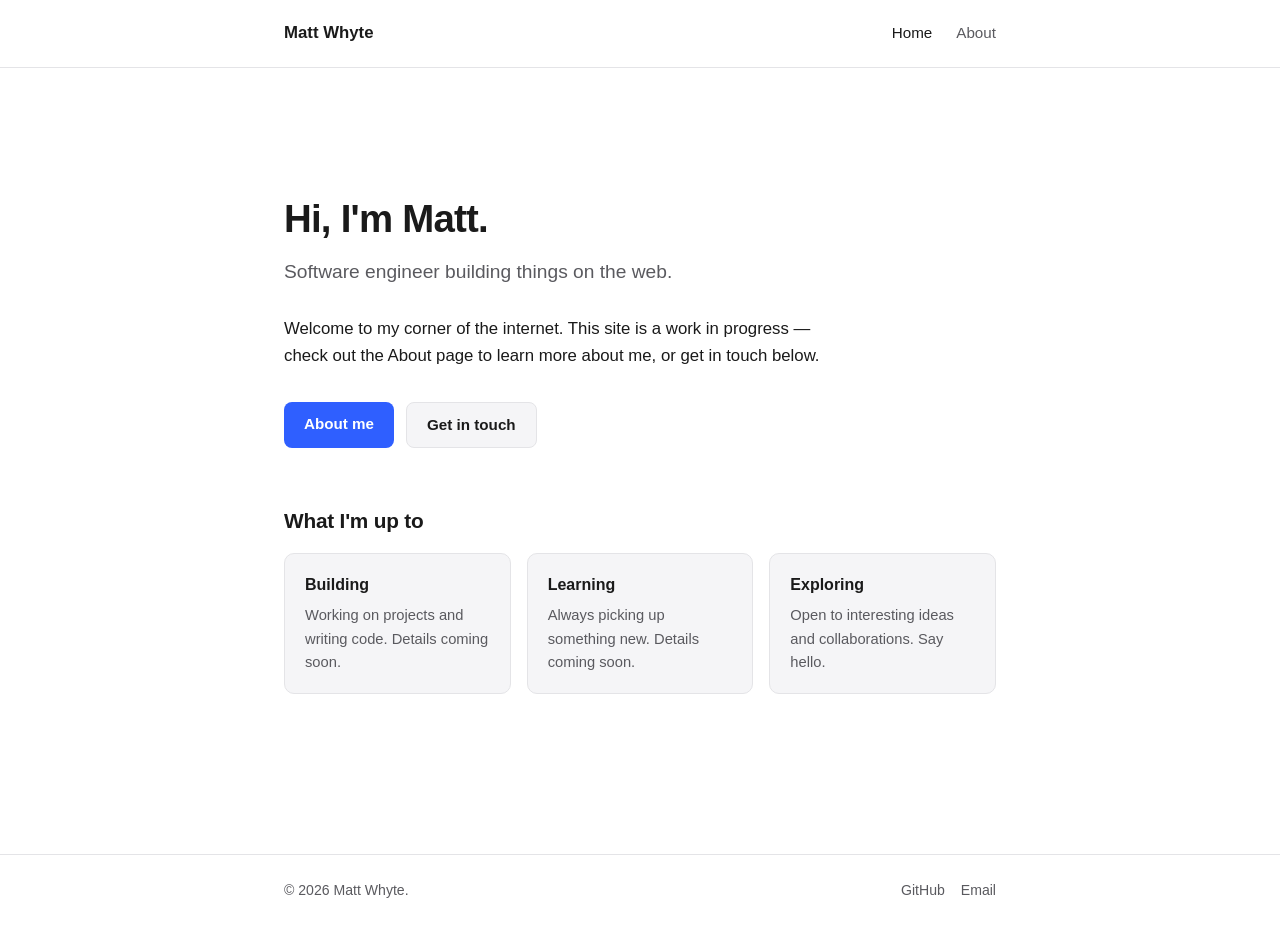
==== index.html @ 2602f1e6 "Add home and about pages Static HTML/CSS site with a home page (hero, intro, highlights) and an abou" ====
<!doctype html>
<html lang="en">
<head>
  <meta charset="UTF-8" />
  <meta name="viewport" content="width=device-width, initial-scale=1.0" />
  <title>Matt Whyte</title>
  <meta name="description" content="Matt Whyte — software engineer." />
  <link rel="stylesheet" href="styles.css" />
</head>
<body>
  <header class="site-header">
    <div class="wrapper">
      <a class="logo" href="index.html">Matt Whyte</a>
      <nav class="site-nav">
        <a href="index.html" class="active">Home</a>
        <a href="about.html">About</a>
      </nav>
    </div>
  </header>

  <main>
    <div class="wrapper">
      <section class="hero">
        <h1>Hi, I'm Matt.</h1>
        <p class="tagline">Software engineer building things on the web.</p>
        <p class="intro">
          Welcome to my corner of the internet. This site is a work in
          progress — check out the About page to learn more about me, or
          get in touch below.
        </p>
        <div class="cta-row">
          <a class="btn btn-primary" href="about.html">About me</a>
          <a class="btn btn-secondary" href="mailto:matt@example.com">Get in touch</a>
        </div>
      </section>

      <section>
        <h2>What I'm up to</h2>
        <div class="card-grid">
          <div class="card">
            <h3>Building</h3>
            <p>Working on projects and writing code. Details coming soon.</p>
          </div>
          <div class="card">
            <h3>Learning</h3>
            <p>Always picking up something new. Details coming soon.</p>
          </div>
          <div class="card">
            <h3>Exploring</h3>
            <p>Open to interesting ideas and collaborations. Say hello.</p>
          </div>
        </div>
      </section>
    </div>
  </main>

  <footer class="site-footer">
    <div class="wrapper">
      <p>&copy; 2026 Matt Whyte.</p>
      <div class="footer-links">
        <a href="https://github.com/mattwhyte" target="_blank" rel="noopener">GitHub</a>
        <a href="mailto:matt@example.com">Email</a>
      </div>
    </div>
  </footer>
</body>
</html>
---- styles.css ----
:root {
  --bg: #ffffff;
  --bg-alt: #f5f5f7;
  --text: #1a1a1a;
  --text-muted: #5a5a5f;
  --accent: #2f5fff;
  --border: #e4e4e7;
  --max-width: 760px;
}

@media (prefers-color-scheme: dark) {
  :root {
    --bg: #101014;
    --bg-alt: #17171c;
    --text: #f2f2f4;
    --text-muted: #a3a3ab;
    --accent: #7c9cff;
    --border: #2a2a31;
  }
}

* {
  box-sizing: border-box;
}

html {
  color-scheme: light dark;
}

body {
  margin: 0;
  font-family: -apple-system, BlinkMacSystemFont, "Segoe UI", Roboto, Helvetica, Arial, sans-serif;
  background: var(--bg);
  color: var(--text);
  line-height: 1.6;
}

a {
  color: var(--accent);
  text-decoration: none;
}

a:hover {
  text-decoration: underline;
}

.wrapper {
  max-width: var(--max-width);
  margin: 0 auto;
  padding: 0 24px;
}

header.site-header {
  border-bottom: 1px solid var(--border);
}

.site-header .wrapper {
  display: flex;
  align-items: center;
  justify-content: space-between;
  padding-top: 20px;
  padding-bottom: 20px;
}

.site-header .logo {
  font-weight: 700;
  font-size: 1.05rem;
  color: var(--text);
}

.site-header .logo:hover {
  text-decoration: none;
  opacity: 0.8;
}

nav.site-nav {
  display: flex;
  gap: 24px;
}

nav.site-nav a {
  color: var(--text-muted);
  font-size: 0.95rem;
  font-weight: 500;
}

nav.site-nav a.active,
nav.site-nav a:hover {
  color: var(--text);
}

main {
  padding: 64px 0 96px;
}

.hero h1 {
  font-size: 2.4rem;
  margin: 0 0 8px;
  letter-spacing: -0.02em;
}

.hero .tagline {
  font-size: 1.2rem;
  color: var(--text-muted);
  margin: 0 0 28px;
}

.hero p.intro {
  font-size: 1.05rem;
  max-width: 60ch;
}

.cta-row {
  display: flex;
  gap: 12px;
  margin-top: 32px;
  flex-wrap: wrap;
}

.btn {
  display: inline-block;
  padding: 10px 20px;
  border-radius: 8px;
  font-weight: 600;
  font-size: 0.95rem;
}

.btn:hover {
  text-decoration: none;
}

.btn-primary {
  background: var(--accent);
  color: #fff;
}

.btn-primary:hover {
  opacity: 0.9;
}

.btn-secondary {
  background: var(--bg-alt);
  color: var(--text);
  border: 1px solid var(--border);
}

.btn-secondary:hover {
  background: var(--border);
}

section {
  margin-top: 56px;
}

section h2 {
  font-size: 1.3rem;
  margin-bottom: 16px;
  letter-spacing: -0.01em;
}

.card-grid {
  display: grid;
  grid-template-columns: repeat(auto-fit, minmax(200px, 1fr));
  gap: 16px;
}

.card {
  background: var(--bg-alt);
  border: 1px solid var(--border);
  border-radius: 10px;
  padding: 18px 20px;
}

.card h3 {
  margin: 0 0 6px;
  font-size: 1rem;
}

.card p {
  margin: 0;
  color: var(--text-muted);
  font-size: 0.92rem;
}

.about-photo {
  width: 128px;
  height: 128px;
  border-radius: 50%;
  background: var(--bg-alt);
  border: 1px solid var(--border);
  display: flex;
  align-items: center;
  justify-content: center;
  font-size: 2.2rem;
  font-weight: 700;
  color: var(--text-muted);
  margin-bottom: 24px;
}

ul.plain-list {
  padding-left: 20px;
  margin: 0;
}

ul.plain-list li {
  margin-bottom: 6px;
}

.tag-row {
  display: flex;
  flex-wrap: wrap;
  gap: 8px;
}

.tag {
  background: var(--bg-alt);
  border: 1px solid var(--border);
  border-radius: 999px;
  padding: 5px 14px;
  font-size: 0.85rem;
  color: var(--text-muted);
}

footer.site-footer {
  border-top: 1px solid var(--border);
  margin-top: 64px;
}

footer.site-footer .wrapper {
  padding: 24px;
  display: flex;
  align-items: center;
  justify-content: space-between;
  flex-wrap: wrap;
  gap: 12px;
}

footer.site-footer p {
  margin: 0;
  color: var(--text-muted);
  font-size: 0.88rem;
}

.footer-links {
  display: flex;
  gap: 16px;
}

.footer-links a {
  color: var(--text-muted);
  font-size: 0.88rem;
}

.footer-links a:hover {
  color: var(--text);
}
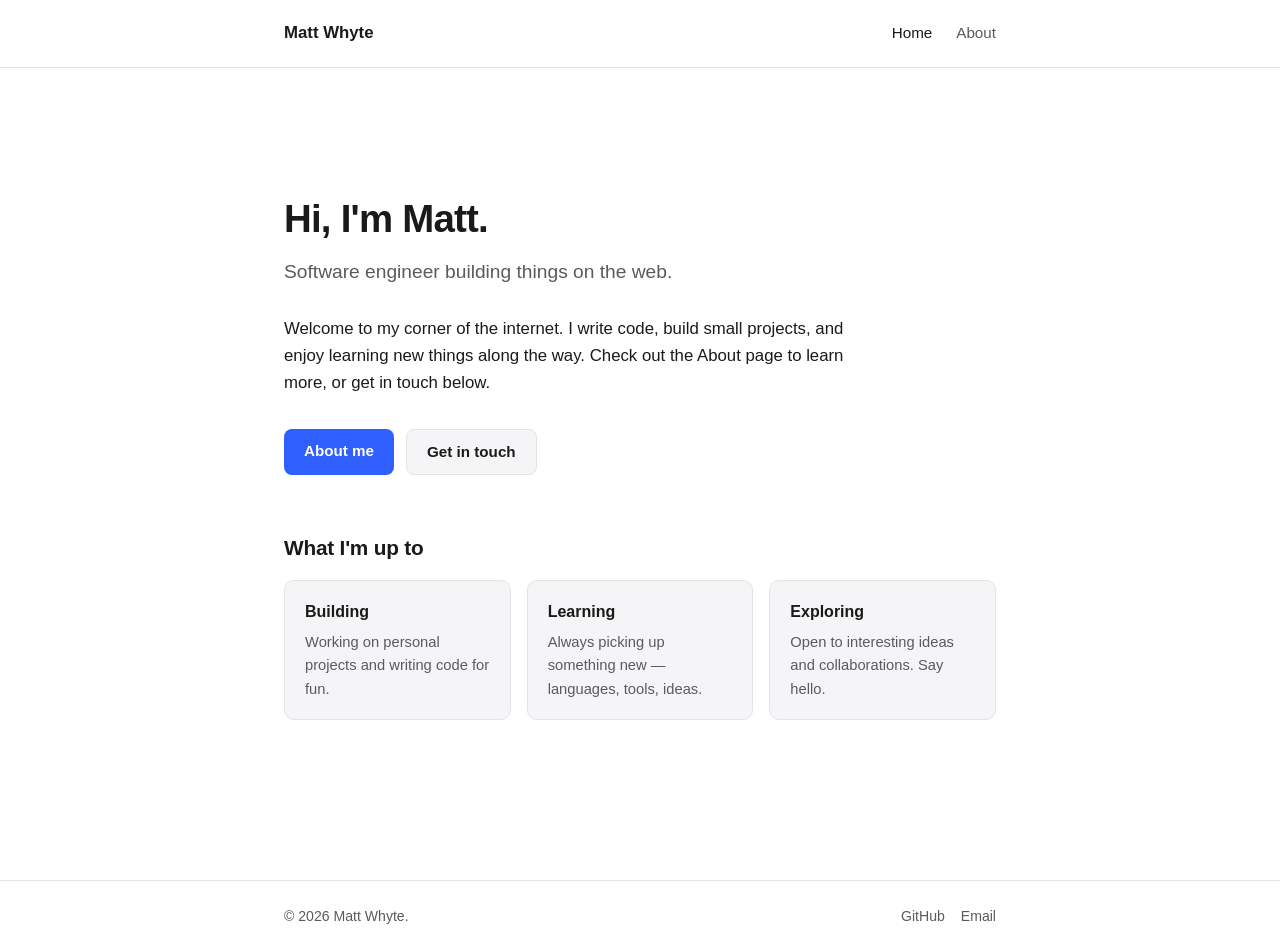
==== commit dfc04df1: "Polish home and about page copy Replace scaffolding-style placeholder text with finished, generic co" ====
--- a/index.html
+++ b/index.html
@@ -24,9 +24,9 @@
         <h1>Hi, I'm Matt.</h1>
         <p class="tagline">Software engineer building things on the web.</p>
         <p class="intro">
-          Welcome to my corner of the internet. This site is a work in
-          progress — check out the About page to learn more about me, or
-          get in touch below.
+          Welcome to my corner of the internet. I write code, build small
+          projects, and enjoy learning new things along the way. Check out
+          the About page to learn more, or get in touch below.
         </p>
         <div class="cta-row">
           <a class="btn btn-primary" href="about.html">About me</a>
@@ -39,11 +39,11 @@
         <div class="card-grid">
           <div class="card">
             <h3>Building</h3>
-            <p>Working on projects and writing code. Details coming soon.</p>
+            <p>Working on personal projects and writing code for fun.</p>
           </div>
           <div class="card">
             <h3>Learning</h3>
-            <p>Always picking up something new. Details coming soon.</p>
+            <p>Always picking up something new — languages, tools, ideas.</p>
           </div>
           <div class="card">
             <h3>Exploring</h3>
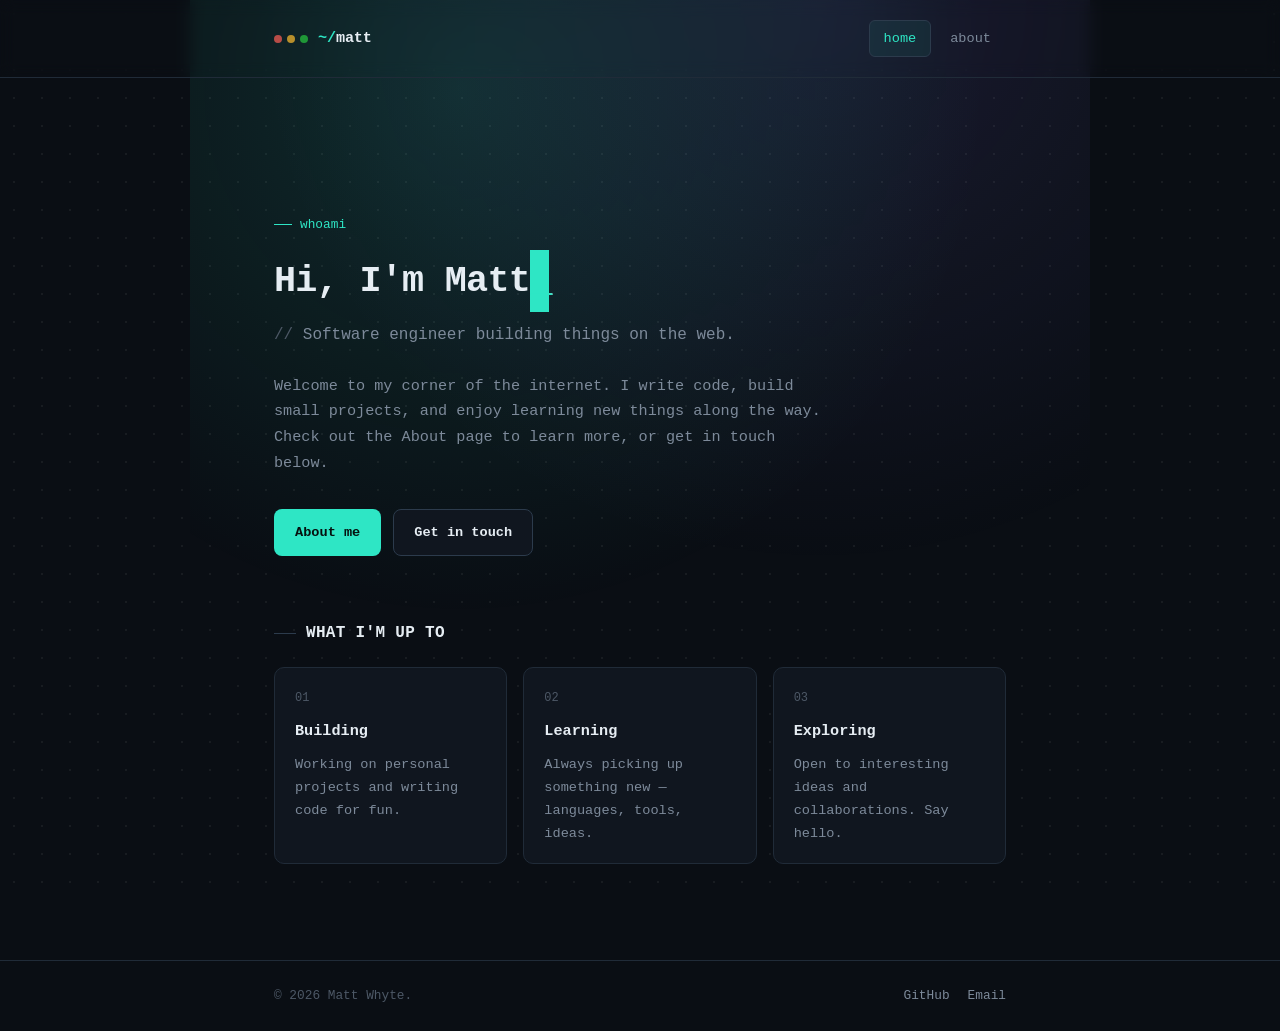
==== commit fc6a80e7: "Redesign with a dark, terminal-inspired look Dark monospace theme with a dot-grid background, glow a" ====
--- a/index.html
+++ b/index.html
@@ -10,10 +10,13 @@
 <body>
   <header class="site-header">
     <div class="wrapper">
-      <a class="logo" href="index.html">Matt Whyte</a>
+      <a class="logo brand" href="index.html">
+        <span class="term-dots"><span></span><span></span><span></span></span>
+        <span><span class="prompt">~/</span>matt</span>
+      </a>
       <nav class="site-nav">
-        <a href="index.html" class="active">Home</a>
-        <a href="about.html">About</a>
+        <a href="index.html" class="active">home</a>
+        <a href="about.html">about</a>
       </nav>
     </div>
   </header>
@@ -21,8 +24,9 @@
   <main>
     <div class="wrapper">
       <section class="hero">
-        <h1>Hi, I'm Matt.</h1>
-        <p class="tagline">Software engineer building things on the web.</p>
+        <p class="eyebrow">whoami</p>
+        <h1>Hi, I'm Matt<span class="cursor">_</span></h1>
+        <p class="tagline"><span class="comment">//</span> Software engineer building things on the web.</p>
         <p class="intro">
           Welcome to my corner of the internet. I write code, build small
           projects, and enjoy learning new things along the way. Check out
@@ -30,7 +34,7 @@
         </p>
         <div class="cta-row">
           <a class="btn btn-primary" href="about.html">About me</a>
-          <a class="btn btn-secondary" href="mailto:matt@example.com">Get in touch</a>
+          <a class="btn btn-secondary" href="mailto:mattwhytedotcom@gmail.com">Get in touch</a>
         </div>
       </section>
 
@@ -38,14 +42,17 @@
         <h2>What I'm up to</h2>
         <div class="card-grid">
           <div class="card">
+            <span class="index">01</span>
             <h3>Building</h3>
             <p>Working on personal projects and writing code for fun.</p>
           </div>
           <div class="card">
+            <span class="index">02</span>
             <h3>Learning</h3>
             <p>Always picking up something new — languages, tools, ideas.</p>
           </div>
           <div class="card">
+            <span class="index">03</span>
             <h3>Exploring</h3>
             <p>Open to interesting ideas and collaborations. Say hello.</p>
           </div>
@@ -58,8 +65,8 @@
     <div class="wrapper">
       <p>&copy; 2026 Matt Whyte.</p>
       <div class="footer-links">
-        <a href="https://github.com/mattwhyte" target="_blank" rel="noopener">GitHub</a>
-        <a href="mailto:matt@example.com">Email</a>
+        <a href="https://github.com/mv3d-ember" target="_blank" rel="noopener">GitHub</a>
+        <a href="mailto:mattwhytedotcom@gmail.com">Email</a>
       </div>
     </div>
   </footer>
--- a/styles.css
+++ b/styles.css
@@ -1,22 +1,18 @@
 :root {
-  --bg: #ffffff;
-  --bg-alt: #f5f5f7;
-  --text: #1a1a1a;
-  --text-muted: #5a5a5f;
-  --accent: #2f5fff;
-  --border: #e4e4e7;
-  --max-width: 760px;
-}
-
-@media (prefers-color-scheme: dark) {
-  :root {
-    --bg: #101014;
-    --bg-alt: #17171c;
-    --text: #f2f2f4;
-    --text-muted: #a3a3ab;
-    --accent: #7c9cff;
-    --border: #2a2a31;
-  }
+  --bg: #0a0e14;
+  --bg-alt: #0d1319;
+  --surface: #10161f;
+  --surface-hover: #141c27;
+  --border: #202b38;
+  --border-bright: #2c3b4c;
+  --text: #e6edf3;
+  --text-muted: #7d8a9a;
+  --text-dim: #4d5866;
+  --accent: #2ee6c5;
+  --accent-2: #8b7bff;
+  --accent-rgb: 46, 230, 197;
+  --mono: "JetBrains Mono", ui-monospace, SFMono-Regular, Menlo, Consolas, "Liberation Mono", monospace;
+  --max-width: 780px;
 }
 
 * {
@@ -24,15 +20,51 @@
 }
 
 html {
-  color-scheme: light dark;
+  color-scheme: dark;
 }
 
 body {
   margin: 0;
-  font-family: -apple-system, BlinkMacSystemFont, "Segoe UI", Roboto, Helvetica, Arial, sans-serif;
+  font-family: var(--mono);
   background: var(--bg);
   color: var(--text);
-  line-height: 1.6;
+  line-height: 1.7;
+  font-size: 15px;
+  position: relative;
+  min-height: 100vh;
+}
+
+/* background: dot grid + soft glow blobs */
+body::before {
+  content: "";
+  position: fixed;
+  inset: 0;
+  background-image: radial-gradient(circle, rgba(255, 255, 255, 0.06) 1px, transparent 1px);
+  background-size: 28px 28px;
+  pointer-events: none;
+  z-index: 0;
+}
+
+body::after {
+  content: "";
+  position: fixed;
+  top: -10%;
+  left: 50%;
+  width: 900px;
+  height: 900px;
+  transform: translateX(-50%);
+  background:
+    radial-gradient(circle at 30% 20%, rgba(var(--accent-rgb), 0.14), transparent 55%),
+    radial-gradient(circle at 70% 10%, rgba(139, 123, 255, 0.12), transparent 55%);
+  pointer-events: none;
+  z-index: 0;
+}
+
+header,
+main,
+footer {
+  position: relative;
+  z-index: 1;
 }
 
 a {
@@ -50,8 +82,10 @@
   padding: 0 24px;
 }
 
+/* header */
 header.site-header {
   border-bottom: 1px solid var(--border);
+  backdrop-filter: blur(8px);
 }
 
 .site-header .wrapper {
@@ -62,51 +96,132 @@
   padding-bottom: 20px;
 }
 
+.brand {
+  display: flex;
+  align-items: center;
+  gap: 10px;
+}
+
+.term-dots {
+  display: inline-flex;
+  gap: 5px;
+}
+
+.term-dots span {
+  width: 8px;
+  height: 8px;
+  border-radius: 50%;
+  display: inline-block;
+  background: var(--border-bright);
+}
+
+.term-dots span:nth-child(1) { background: #ff5f56; opacity: 0.7; }
+.term-dots span:nth-child(2) { background: #ffbd2e; opacity: 0.7; }
+.term-dots span:nth-child(3) { background: #27c93f; opacity: 0.7; }
+
 .site-header .logo {
   font-weight: 700;
-  font-size: 1.05rem;
-  color: var(--text);
+  font-size: 0.95rem;
+  color: var(--text);
+  letter-spacing: -0.01em;
 }
 
 .site-header .logo:hover {
   text-decoration: none;
-  opacity: 0.8;
+  color: var(--accent);
+}
+
+.site-header .logo .prompt {
+  color: var(--accent);
 }
 
 nav.site-nav {
   display: flex;
-  gap: 24px;
+  gap: 4px;
 }
 
 nav.site-nav a {
   color: var(--text-muted);
+  font-size: 0.85rem;
+  font-weight: 500;
+  padding: 6px 14px;
+  border-radius: 6px;
+  border: 1px solid transparent;
+}
+
+nav.site-nav a::before {
+  content: "";
+}
+
+nav.site-nav a.active {
+  color: var(--accent);
+  border-color: var(--border-bright);
+  background: rgba(var(--accent-rgb), 0.07);
+}
+
+nav.site-nav a:hover {
+  color: var(--text);
+  text-decoration: none;
+  border-color: var(--border-bright);
+}
+
+main {
+  padding: 72px 0 96px;
+}
+
+/* hero */
+.eyebrow {
+  font-size: 0.8rem;
+  color: var(--accent);
+  margin: 0 0 14px;
+  display: flex;
+  align-items: center;
+  gap: 8px;
+}
+
+.eyebrow::before {
+  content: "";
+  width: 18px;
+  height: 1px;
+  background: var(--accent);
+  display: inline-block;
+}
+
+.hero h1 {
+  font-size: 2.3rem;
+  margin: 0 0 10px;
+  letter-spacing: -0.02em;
+  background: linear-gradient(120deg, var(--text) 40%, var(--accent) 100%);
+  -webkit-background-clip: text;
+  background-clip: text;
+  -webkit-text-fill-color: transparent;
+}
+
+.cursor {
+  display: inline-block;
+  width: 0.5em;
+  background: var(--accent);
+  -webkit-text-fill-color: var(--accent);
+  animation: blink 1.1s steps(1) infinite;
+}
+
+@keyframes blink {
+  50% { opacity: 0; }
+}
+
+.hero .tagline {
+  font-size: 1rem;
+  color: var(--text-muted);
+  margin: 0 0 24px;
+}
+
+.hero .tagline .comment {
+  color: var(--text-dim);
+}
+
+.hero p.intro {
   font-size: 0.95rem;
-  font-weight: 500;
-}
-
-nav.site-nav a.active,
-nav.site-nav a:hover {
-  color: var(--text);
-}
-
-main {
-  padding: 64px 0 96px;
-}
-
-.hero h1 {
-  font-size: 2.4rem;
-  margin: 0 0 8px;
-  letter-spacing: -0.02em;
-}
-
-.hero .tagline {
-  font-size: 1.2rem;
-  color: var(--text-muted);
-  margin: 0 0 28px;
-}
-
-.hero p.intro {
-  font-size: 1.05rem;
+  color: var(--text-muted);
   max-width: 60ch;
 }
 
@@ -118,44 +233,76 @@
 }
 
 .btn {
-  display: inline-block;
-  padding: 10px 20px;
+  display: inline-flex;
+  align-items: center;
+  gap: 6px;
+  padding: 11px 20px;
   border-radius: 8px;
   font-weight: 600;
-  font-size: 0.95rem;
+  font-size: 0.85rem;
+  font-family: var(--mono);
+  border: 1px solid transparent;
+  transition: transform 0.15s ease, box-shadow 0.15s ease, background 0.15s ease;
 }
 
 .btn:hover {
   text-decoration: none;
+  transform: translateY(-1px);
 }
 
 .btn-primary {
   background: var(--accent);
-  color: #fff;
+  color: #06110f;
+  box-shadow: 0 0 0 rgba(var(--accent-rgb), 0);
 }
 
 .btn-primary:hover {
-  opacity: 0.9;
+  box-shadow: 0 0 24px rgba(var(--accent-rgb), 0.45);
 }
 
 .btn-secondary {
-  background: var(--bg-alt);
-  color: var(--text);
-  border: 1px solid var(--border);
+  background: var(--surface);
+  color: var(--text);
+  border: 1px solid var(--border-bright);
 }
 
 .btn-secondary:hover {
-  background: var(--border);
-}
-
+  border-color: var(--accent);
+  color: var(--accent);
+  background: var(--surface-hover);
+}
+
+@media (prefers-reduced-motion: reduce) {
+  .cursor {
+    animation: none;
+  }
+  .btn:hover {
+    transform: none;
+  }
+}
+
+/* sections */
 section {
-  margin-top: 56px;
+  margin-top: 64px;
 }
 
 section h2 {
-  font-size: 1.3rem;
-  margin-bottom: 16px;
-  letter-spacing: -0.01em;
+  font-size: 1rem;
+  margin: 0 0 20px;
+  letter-spacing: 0.02em;
+  color: var(--text);
+  display: flex;
+  align-items: center;
+  gap: 10px;
+  text-transform: uppercase;
+}
+
+section h2::before {
+  content: "";
+  width: 22px;
+  height: 1px;
+  background: var(--border-bright);
+  display: inline-block;
 }
 
 .card-grid {
@@ -165,65 +312,110 @@
 }
 
 .card {
-  background: var(--bg-alt);
+  position: relative;
+  background: var(--surface);
   border: 1px solid var(--border);
   border-radius: 10px;
-  padding: 18px 20px;
+  padding: 20px 20px 18px;
+  transition: border-color 0.15s ease, box-shadow 0.15s ease, transform 0.15s ease;
+}
+
+.card:hover {
+  border-color: var(--accent);
+  box-shadow: 0 0 24px rgba(var(--accent-rgb), 0.12);
+  transform: translateY(-2px);
+}
+
+.card .index {
+  font-size: 0.75rem;
+  color: var(--text-dim);
+  margin-bottom: 10px;
+  display: block;
 }
 
 .card h3 {
-  margin: 0 0 6px;
-  font-size: 1rem;
+  margin: 0 0 8px;
+  font-size: 0.95rem;
+  color: var(--text);
 }
 
 .card p {
   margin: 0;
   color: var(--text-muted);
+  font-size: 0.85rem;
+}
+
+/* about photo */
+.about-photo {
+  width: 96px;
+  height: 96px;
+  border-radius: 12px;
+  background: var(--surface);
+  border: 1px solid var(--border-bright);
+  display: flex;
+  align-items: center;
+  justify-content: center;
+  font-size: 1.6rem;
+  font-weight: 700;
+  color: var(--accent);
+  margin-bottom: 28px;
+  box-shadow: 0 0 30px rgba(var(--accent-rgb), 0.15);
+}
+
+ul.plain-list {
+  padding-left: 0;
+  margin: 0;
+  list-style: none;
+}
+
+ul.plain-list li {
+  margin-bottom: 10px;
+  padding-left: 22px;
+  position: relative;
+  color: var(--text-muted);
   font-size: 0.92rem;
 }
 
-.about-photo {
-  width: 128px;
-  height: 128px;
-  border-radius: 50%;
-  background: var(--bg-alt);
+ul.plain-list li::before {
+  content: "›";
+  position: absolute;
+  left: 0;
+  color: var(--accent);
+}
+
+.tag-row {
+  display: flex;
+  flex-wrap: wrap;
+  gap: 10px;
+}
+
+.tag {
+  background: var(--surface);
   border: 1px solid var(--border);
-  display: flex;
-  align-items: center;
-  justify-content: center;
-  font-size: 2.2rem;
-  font-weight: 700;
-  color: var(--text-muted);
-  margin-bottom: 24px;
-}
-
-ul.plain-list {
-  padding-left: 20px;
-  margin: 0;
-}
-
-ul.plain-list li {
-  margin-bottom: 6px;
-}
-
-.tag-row {
-  display: flex;
-  flex-wrap: wrap;
-  gap: 8px;
-}
-
-.tag {
-  background: var(--bg-alt);
-  border: 1px solid var(--border);
-  border-radius: 999px;
-  padding: 5px 14px;
-  font-size: 0.85rem;
-  color: var(--text-muted);
-}
-
+  border-radius: 6px;
+  padding: 6px 12px;
+  font-size: 0.8rem;
+  color: var(--accent);
+}
+
+.tag::before {
+  content: "<";
+  color: var(--text-dim);
+}
+
+.tag::after {
+  content: "/>";
+  color: var(--text-dim);
+}
+
+section p {
+  color: var(--text-muted);
+  font-size: 0.92rem;
+}
+
+/* footer */
 footer.site-footer {
   border-top: 1px solid var(--border);
-  margin-top: 64px;
 }
 
 footer.site-footer .wrapper {
@@ -237,20 +429,20 @@
 
 footer.site-footer p {
   margin: 0;
-  color: var(--text-muted);
-  font-size: 0.88rem;
+  color: var(--text-dim);
+  font-size: 0.8rem;
 }
 
 .footer-links {
   display: flex;
-  gap: 16px;
+  gap: 18px;
 }
 
 .footer-links a {
   color: var(--text-muted);
-  font-size: 0.88rem;
+  font-size: 0.8rem;
 }
 
 .footer-links a:hover {
-  color: var(--text);
-}
+  color: var(--accent);
+}
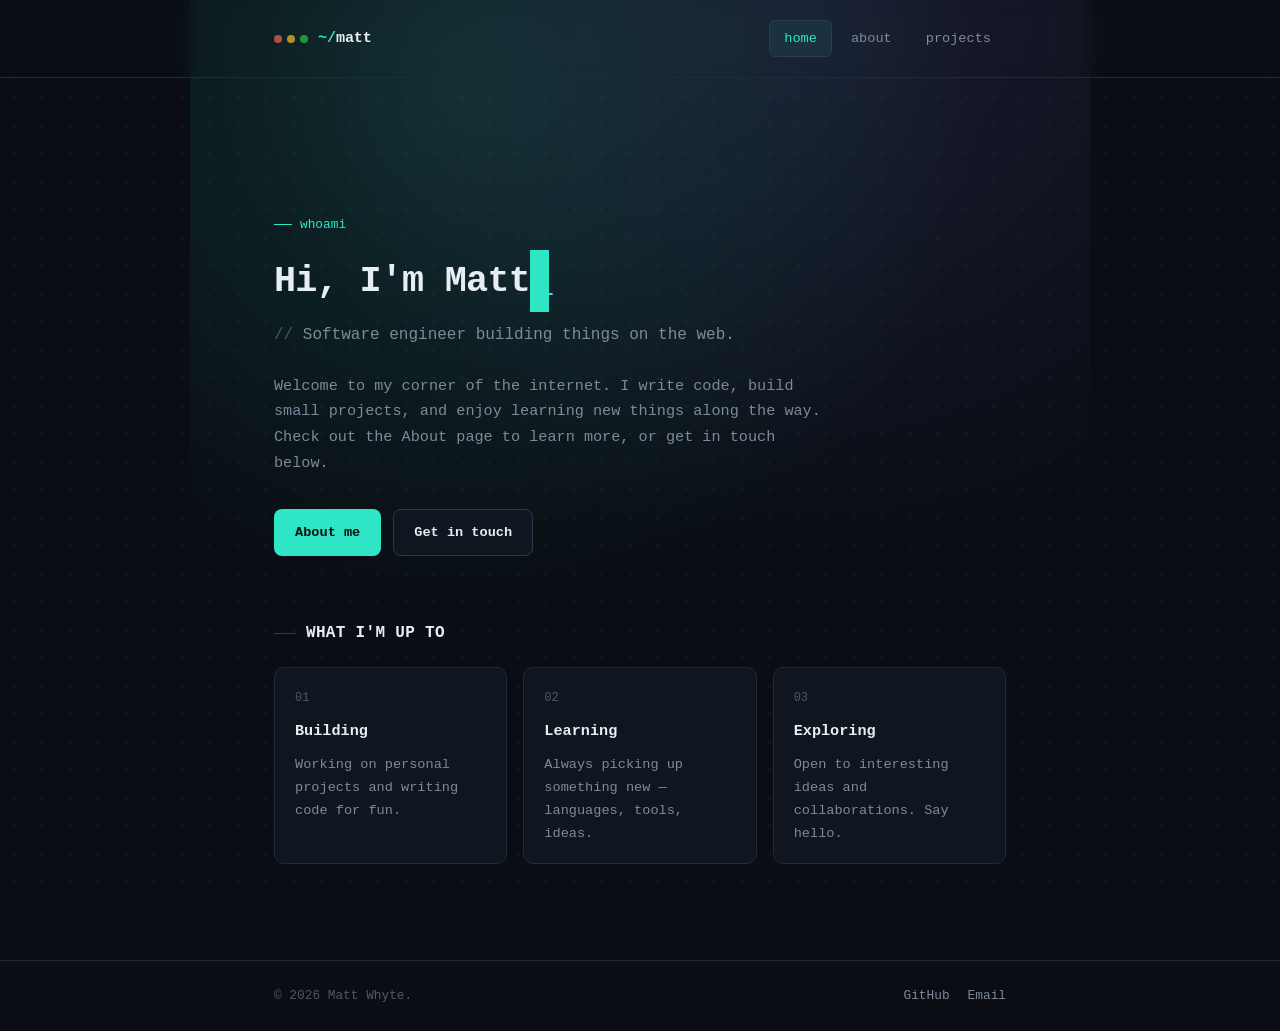
==== commit eb9dbc5f: "Add projects page linking to palette and route subdomains Co-Authored-By: Claude Sonnet 5 <noreply@a" ====
--- a/index.html
+++ b/index.html
@@ -17,6 +17,7 @@
       <nav class="site-nav">
         <a href="index.html" class="active">home</a>
         <a href="about.html">about</a>
+        <a href="projects.html">projects</a>
       </nav>
     </div>
   </header>
--- a/styles.css
+++ b/styles.css
@@ -345,6 +345,39 @@
   font-size: 0.85rem;
 }
 
+.project-card {
+  display: block;
+  color: inherit;
+}
+
+.project-card:hover {
+  text-decoration: none;
+}
+
+.project-card h3 {
+  display: flex;
+  align-items: center;
+  justify-content: space-between;
+  gap: 8px;
+}
+
+.external-arrow {
+  color: var(--text-dim);
+  font-size: 0.9rem;
+  transition: color 0.15s ease, transform 0.15s ease;
+}
+
+.project-card:hover .external-arrow {
+  color: var(--accent);
+  transform: translate(2px, -2px);
+}
+
+.project-url {
+  margin: 0;
+  color: var(--text-muted);
+  font-size: 0.85rem;
+}
+
 /* about photo */
 .about-photo {
   width: 96px;
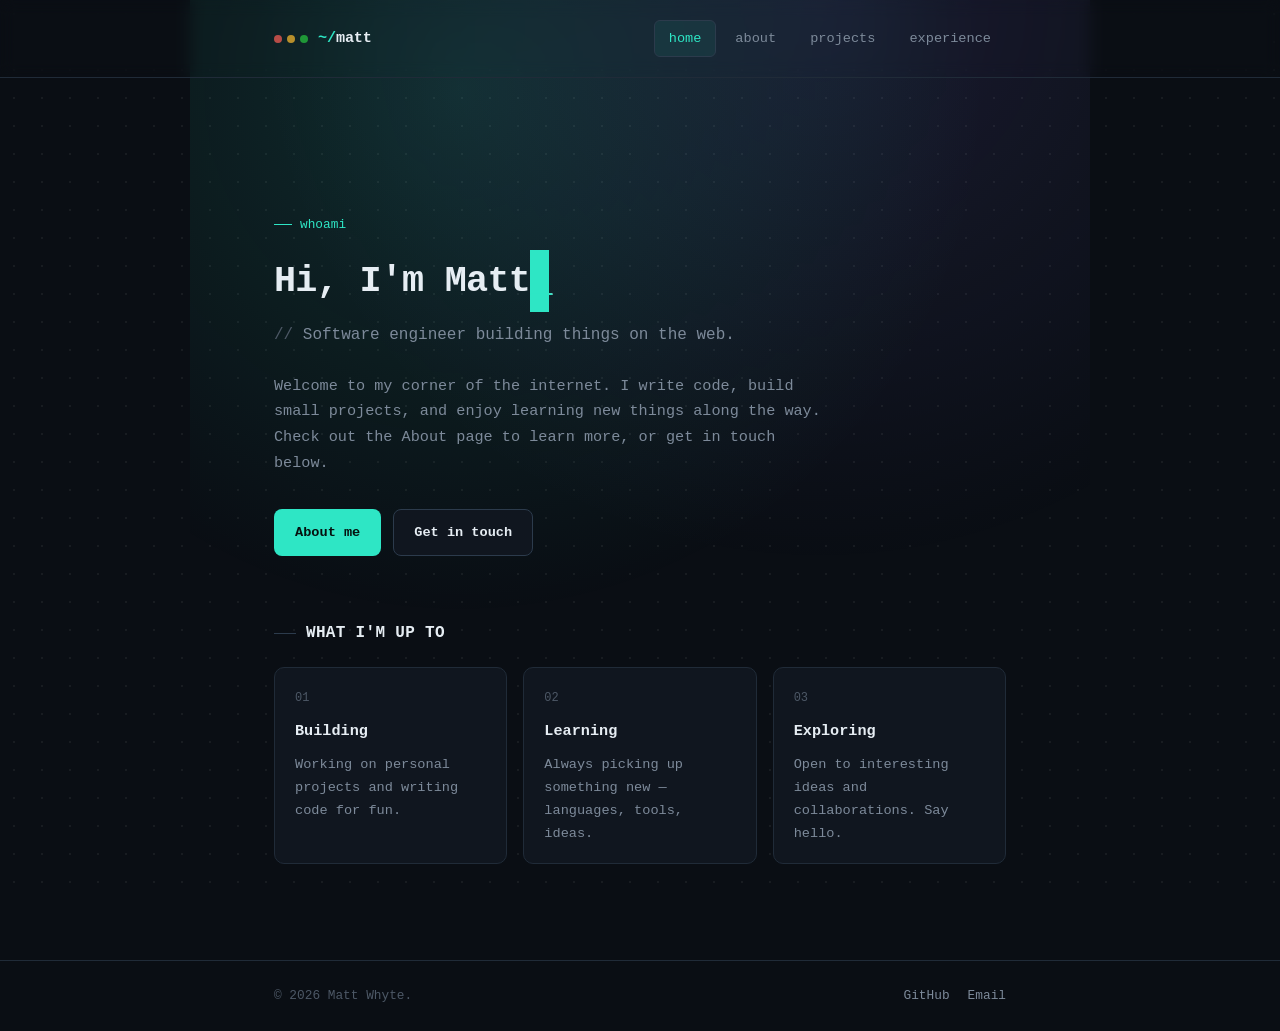
==== commit c7fb8877: "Add experience page with organized catalog Add an Experience page matching the terminal-themed site " ====
--- a/index.html
+++ b/index.html
@@ -18,6 +18,7 @@
         <a href="index.html" class="active">home</a>
         <a href="about.html">about</a>
         <a href="projects.html">projects</a>
+        <a href="experience.html">experience</a>
       </nav>
     </div>
   </header>
--- a/styles.css
+++ b/styles.css
@@ -446,6 +446,89 @@
   font-size: 0.92rem;
 }
 
+/* experience timeline */
+.timeline {
+  display: flex;
+  flex-direction: column;
+  gap: 28px;
+}
+
+.entry {
+  display: grid;
+  grid-template-columns: 130px 1fr;
+  gap: 20px;
+}
+
+.entry-date {
+  color: var(--text-dim);
+  font-size: 0.8rem;
+  font-weight: 500;
+  padding-top: 2px;
+}
+
+.entry-body {
+  border-left: 1px solid var(--border);
+  padding-left: 20px;
+  position: relative;
+}
+
+.entry-body::before {
+  content: "";
+  position: absolute;
+  left: -4px;
+  top: 7px;
+  width: 7px;
+  height: 7px;
+  border-radius: 50%;
+  background: var(--accent);
+  box-shadow: 0 0 10px rgba(var(--accent-rgb), 0.5);
+}
+
+.entry-title {
+  margin: 0 0 2px;
+  font-size: 0.95rem;
+  color: var(--text);
+}
+
+.entry-org {
+  margin: 0 0 10px;
+  color: var(--accent);
+  font-size: 0.85rem;
+  font-weight: 500;
+}
+
+.entry-desc {
+  margin: 0 0 12px;
+  color: var(--text-muted);
+  font-size: 0.88rem;
+}
+
+.entry-body .tag-row:empty,
+.entry-desc:empty,
+.entry-org:empty {
+  display: none;
+}
+
+@media (max-width: 560px) {
+  .entry {
+    grid-template-columns: 1fr;
+    gap: 8px;
+  }
+
+  .entry-date {
+    padding-top: 0;
+  }
+
+  .entry-body {
+    border-left: none;
+    padding-left: 0;
+  }
+
+  .entry-body::before {
+    display: none;
+  }
+}
+
 /* footer */
 footer.site-footer {
   border-top: 1px solid var(--border);
